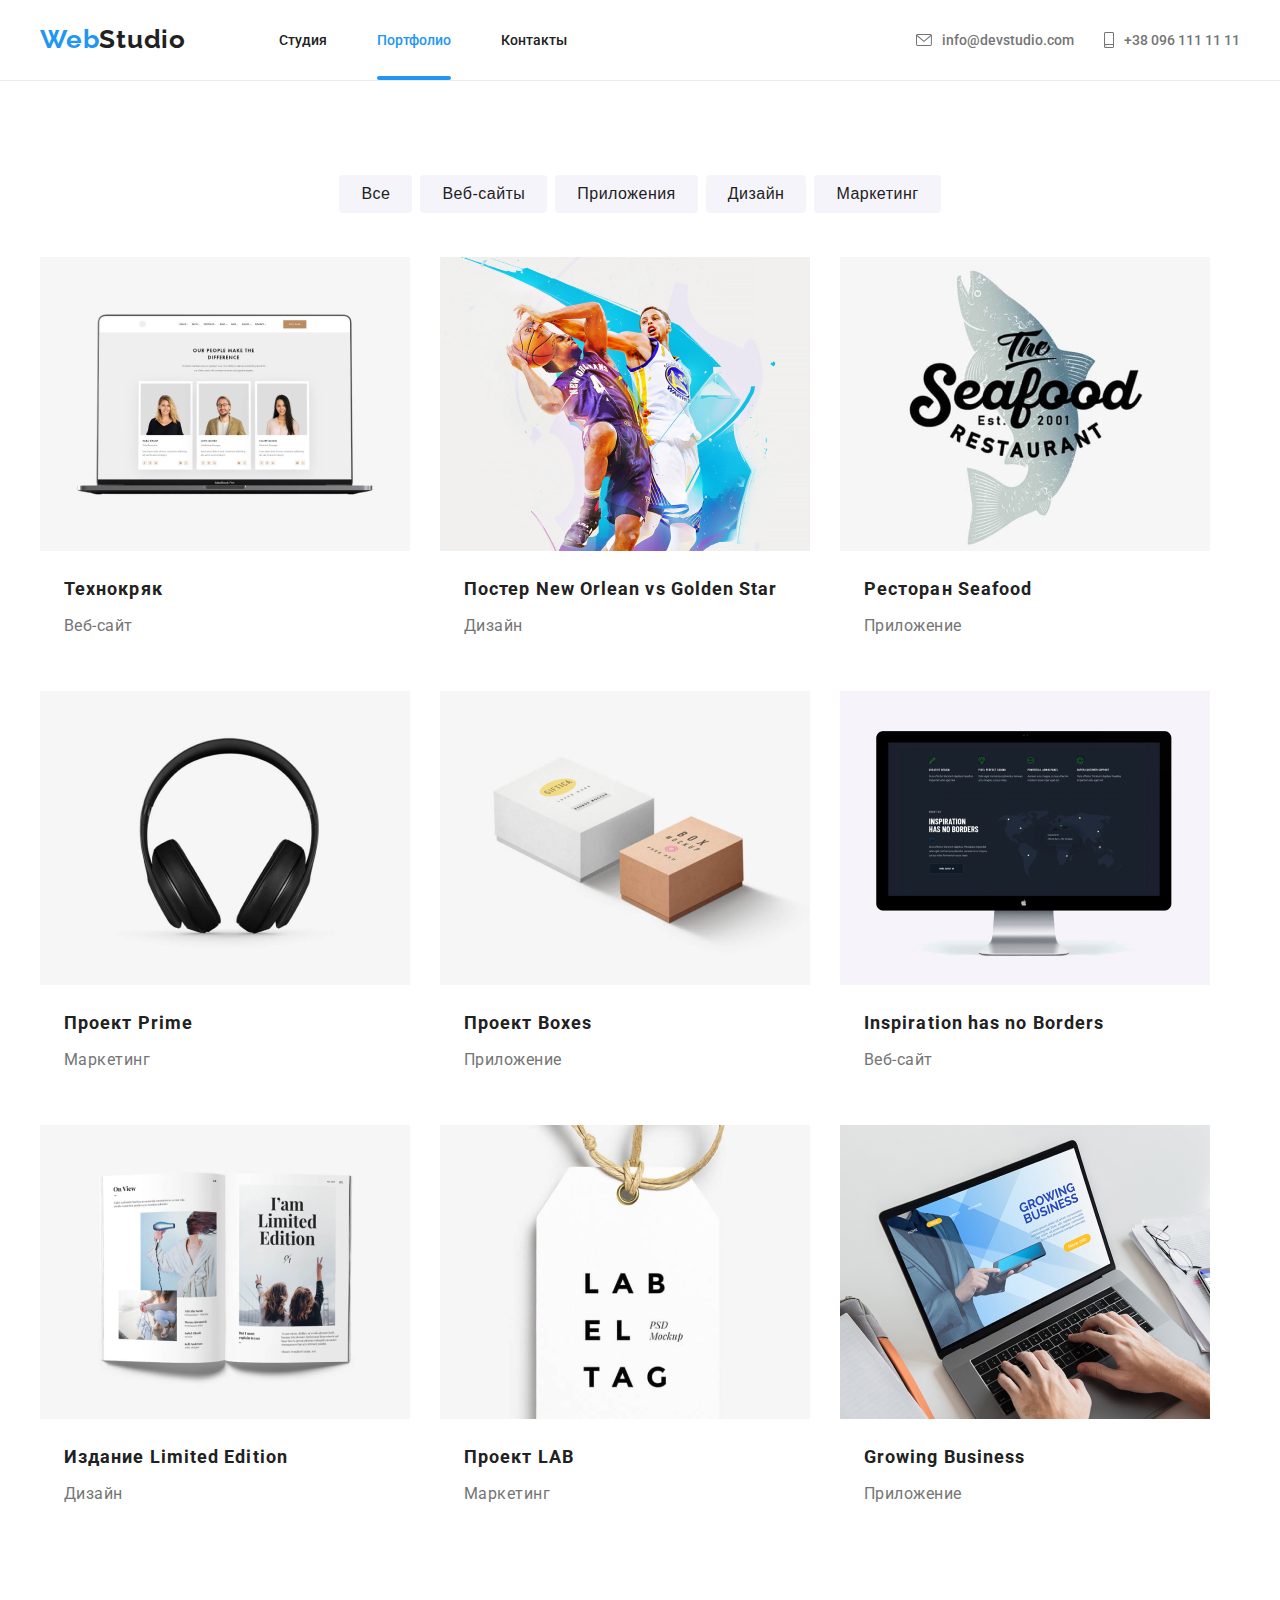
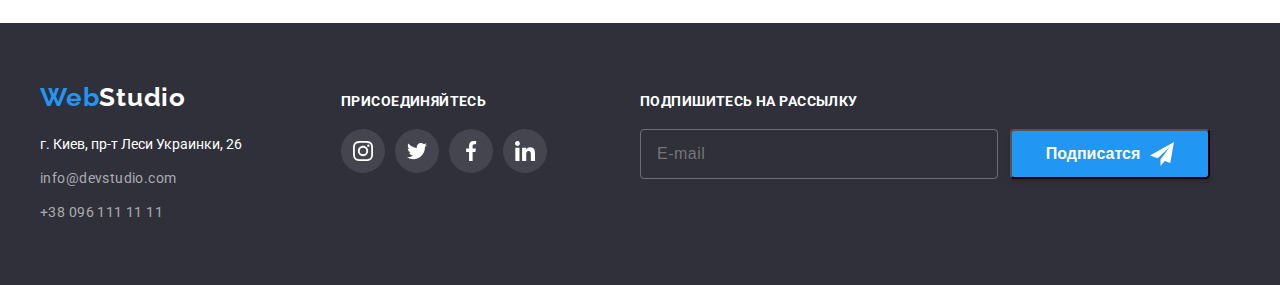
==== portfolio.html @ 2837d5e5 "modal-ready" ====
<!DOCTYPE html>
<html lang="en-ru">
<head>
    <meta charset="UTF-8">
    <meta name="viewport" content="width=device-width, initial-scale=1.0">
    <meta http-equiv="X-UA-Compatible" content="IE=Edge">
    <title>portfolio</title>
    <link rel="stylesheet" href="https://cdnjs.cloudflare.com/ajax/libs/modern-normalize/1.0.0/modern-normalize.min.css"
        integrity="sha512-ISS7cAi1PEhQ8jnbJpJZMd29NlhNj4AWYyLOSp2CE/CsHxTCu+r+t0D2yoJudVrd0/8fTVPUVDzY5Tvli75u/g=="
        crossorigin="anonymous" />
    <link rel="preconnect" href="https://fonts.gstatic.com">
    <link
        href="https://fonts.googleapis.com/css2?family=Raleway:wght@500;700&family=Roboto:wght@400;500;700;900&display=swap"
        rel="stylesheet">
    <link rel="stylesheet" href="./css/styles.css" />
</head>
<body>
    <header class="header">
        <div class="container">
            <!-- header nav menu -->
            <nav class="nav-list">
                <a class="logo-top link-effects" href="./index.html">
                    <span class="web">Web</span>Studio
                </a>
                <ul class="navigation">
                    <li class="nav-list">
                        <a class="nav-link link-effects" href="./index.html">Студия
                        </a>
                    </li>
                    <li class="nav-list">
                        <a class="nav-link nav-link-current link-effects" href="./portfolio.html">Портфолио
                        </a>
                    </li>
                    <li class="nav-list">
                        <a class="nav-link link-effects" href="#">Контакты
                        </a>
                    </li>
                </ul>
            </nav>
            <!--menu nav end-->
            <!-- header contacts -->
            <ul class="contacts">
                <li class="contact-list">
                    <a class="contact-link link-effects" href="mailto:info@devstudio.com">
                        <svg class="contact-list-icon" width="16" height="12">
                            <use href="./images/sprite.svg#mail"></use>
                        </svg>
                        info@devstudio.com
                    </a>
                </li>
                <li class="contact-list">
                    <a class="contact-link link-effects" href="tel:+380961111111">
                        <svg class="contact-list-icon" width="10" height="16">
                            <use href="./images/sprite.svg#smartphone"></use>
                        </svg>
                        +38 096 111 11 11
                    </a>
                </li>
            </ul>
        </div>
        <!-- header contacts end -->
    </header>
    <main>
        <!-- section portfolio-->
        <section class="section-portfolio">
            <div class="container">
                <h1 hidden>Портфолио</h1>
                <ul class="filters">
                    <li class="filter-item">
                        <button type="button" class="filter-btn">Все</button>
                    </li>
                    <li class="filter-item">
                        <button type="button" class="filter-btn">Веб-сайты</button>
                    </li>
                    <li class="filter-item">
                        <button type="button" class="filter-btn">Приложения</button>
                    </li>
                    <li class="filter-item">
                        <button type="button" class="filter-btn">Дизайн</button>
                    </li>
                    <li class="filter-item">
                        <button type="button" class="filter-btn">Маркетинг</button>
                    </li>
                </ul>
                <h2 hidden>Наши проэкты</h2>
                <ul class="projects">
                    <li class="project-list">
                        <a class="project-link link-effects" href="#">
                            <div class="project-overlay">
                                <img src="./imagesportfolio/technocriak.jpg" alt="Технокряк" width="370" height="294" />
                                <p class="project-overlay-text">Технокряк это современная площадка распространения
                                    коронавируса. Компании используют эту платформу для цифрового
                                    шпионажа и атак на защищённые сервера конкурентов.
                                </p>
                            </div>
                            <div class="project-text">
                                <h3 class="project-title">Технокряк</h3>
                                <p class="project-description">Веб-сайт</p>
                            </div>
                        </a>
                    </li>
                    <li class="project-list">
                        <a class="project-link link-effects" href="#">
                            <div class="project-overlay">
                                <img src="./imagesportfolio/neworlean.jpg" alt="Постер New Orlean vs Golden Star"
                                    width="370" height="294" />
                                <p class="project-overlay-text">Технокряк это современная площадка распространения
                                    коронавируса. Компании используют эту платформу для цифрового
                                    шпионажа и атак на защищённые сервера конкурентов.
                                </p>
                            </div>
                            <div class="project-text">
                                <h3 class="project-title">Постер New Orlean vs Golden Star</h3>
                                <p class="project-description">Дизайн</p>
                            </div>
                        </a>
                    </li>
                    <li class="project-list">
                        <a class="project-link link-effects" href="#">
                            <div class="project-overlay">
                                <img src="./imagesportfolio/restoraunt.jpg" alt="Ресторан Seafood" width="370"
                                    height="294" />
                                <p class="project-overlay-text">Технокряк это современная площадка распространения
                                    коронавируса. Компании используют эту платформу для цифрового
                                    шпионажа и атак на защищённые сервера конкурентов.
                                </p>
                            </div>
                            <div class="project-text">
                                <h3 class="project-title">Ресторан Seafood</h3>
                                <p class="project-description">Приложение</p>
                            </div>
                        </a>
                    </li>
                    <li class="project-list">
                        <a class="project-link link-effects" href="#">
                            <div class="project-overlay">
                                <img src="./imagesportfolio/projectprime.jpg" alt="Проект Prime" width="370"
                                    height="294" />
                                <p class="project-overlay-text">Технокряк это современная площадка распространения
                                    коронавируса. Компании используют эту платформу для цифрового
                                    шпионажа и атак на защищённые сервера конкурентов.
                                </p>
                            </div>
                            <div class="project-text">
                                <h3 class="project-title">Проект Prime</h3>
                                <p class="project-description">Маркетинг</p>
                            </div>
                        </a>
                    </li>
                    <li class="project-list">
                        <a class="project-link link-effects" href="#">
                            <div class="project-overlay">
                                <img src="./imagesportfolio/projectboxes.jpg" alt="Проект Boxes" width="370"
                                    height="294" />
                                <p class="project-overlay-text">Технокряк это современная площадка распространения
                                    коронавируса. Компании используют эту платформу для цифрового
                                    шпионажа и атак на защищённые сервера конкурентов.
                                </p>
                            </div>
                            <div class="project-text">
                                <h3 class="project-title">Проект Boxes</h3>
                                <p class="project-description">Приложение</p>
                            </div>
                        </a>
                    </li>
                    <li class="project-list">
                        <a class="project-link link-effects" href="#">
                            <div class="project-overlay">
                                <img src="./imagesportfolio/inspiration.jpg" alt="Inspiration has no Borders"
                                    width="370" height="294" />
                                <p class="project-overlay-text">Технокряк это современная площадка распространения
                                    коронавируса. Компании используют эту платформу для цифрового
                                    шпионажа и атак на защищённые сервера конкурентов.
                                </p>
                            </div>
                            <div class="project-text">
                                <h3 class="project-title">Inspiration has no Borders</h3>
                                <p class="project-description">Веб-сайт</p>
                            </div>
                        </a>
                    </li>
                    <li class="project-list">
                        <a class="project-link link-effects" href="#">
                            <div class="project-overlay">
                                <img src="./imagesportfolio/limitededition.jpg" alt="Издание Limited Edition"
                                    width="370" height="294" />
                                <p class="project-overlay-text">Технокряк это современная площадка распространения
                                    коронавируса. Компании используют эту платформу для цифрового
                                    шпионажа и атак на защищённые сервера конкурентов.
                                </p>
                            </div>
                            <div class="project-text">
                                <h3 class="project-title">Издание Limited Edition</h3>
                                <p class="project-description">Дизайн</p>
                            </div>
                        </a>
                    </li>
                    <li class="project-list">
                        <a class="project-link link-effects" href="#">
                            <div class="project-overlay">
                                <img src="./imagesportfolio/projectlab.jpg" alt="Проект LAB" width="370" height="294" />
                                <p class="project-overlay-text">Технокряк это современная площадка распространения
                                    коронавируса. Компании используют эту платформу для цифрового
                                    шпионажа и атак на защищённые сервера конкурентов.
                                </p>
                            </div>
                            <div class="project-text">
                                <h3 class="project-title">Проект LAB</h3>
                                <p class="project-description">Маркетинг</p>
                            </div>
                        </a>
                    </li>
                    <li class="project-list">
                        <a class="project-link link-effects" href="#">
                            <div class="project-overlay">
                                <img src="./imagesportfolio/growingbusiness.jpg" alt="Growing Business" width="370"
                                    height="294" />
                                <p class="project-overlay-text">Технокряк это современная площадка распространения
                                    коронавируса. Компании используют эту платформу для цифрового
                                    шпионажа и атак на защищённые сервера конкурентов.
                                </p>
                            </div>
                            <div class="project-text">
                                <h3 class="project-title">Growing Business</h3>
                                <p class="project-description">Приложение</p>
                            </div>
                        </a>
                    </li>
                </ul>
            </div>
        </section>
        <!-- section portfolio end -->
    </main>
    <!-- footer -->
    <footer class="footer">
        <div class="container display-flex">
            <div class="footer-address-container">
                <a class="logo-footer link-effects" href="./index.html">
                    <span class="web">Web</span>Studio</a>
                <address class="footer-address">
                    <ul>
                        <li class="city-address"> г. Киев, пр-т Леси Украинки, 26
                        </li>
                        <li class="footer-mail">
                            <a class="footer-mail-link link-effects"
                                href="mailto:info@devstudio.com">info@devstudio.com</a>
                        </li>
                        <li>
                            <a class="footer-tel-link link-effects" href="tel:+380961111111">+38 096 111 11 11</a>
                        </li>
                    </ul>
                </address>
            </div>
            <div class="footer-join-container">
                <h2 class="join-links-title">Присоединяйтесь</h2>
                <ul class="footer-social-links">
                    <li class="social">
                        <a class="footer-social-link" href="#">
                            <svg width="20" height="20px">
                                <use href="./images/sprite.svg#instagram"></use>
                            </svg>
                        </a>
                    </li>
                    <li class="social">
                        <a class="footer-social-link" href="#">
                            <svg width="20" height="20px">
                                <use href="./images/sprite.svg#twitter"></use>
                            </svg>
                        </a>
                    </li>
                    <li class="social">
                        <a class="footer-social-link" href="#">
                            <svg width="20" height="20px">
                                <use href="./images/sprite.svg#facebook"></use>
                            </svg>
                        </a>
                    </li>
                    <li class="social">
                        <a class="footer-social-link" href="#">
                            <svg width="20" height="20px">
                                <use href="./images/sprite.svg#linkedin"></use>
                            </svg>
                        </a>
                    </li>
                </ul>
            </div>
            <form class="footer-form">
                <h2 class="footer-form-title">Подпишитесь на рассылку</h2>
                <div class="display-flex">
                    <label class="footer-label">
                        <input class="footer-label-input" type="email" placeholder="E-mail" name='name' required minlength="5">
                    </label>
                    <button class="footer-form-btn">Подписатся
                        <svg class="footer-form-icon" width="24" height="24">
                            <use href="./images/sprite.svg#icon-send"></use>
                        </svg>
                    </button>
                </div>
            </form>
        </div>
    </footer>
    <!-- footer End -->
</body>

</html>
---- css/styles.css ----
:root {
  --title-text-color: #212121;
  --secondary-text-color: #757575;
  --common-lite-color: #ffffff;
  --accent-color: #2196f3;
  --common-background: #f5f4fa;
  --common-link: #afb1b8;
  --outline: 1px solid #eeeeee;
  --dark-background-color: #2f303a;
  --letter-spacing: 0.03em;
  --bold-font-weight: 700;
  --normal-font-weight: 500;
  --font-size: 14px;
  --line-height-normal: 1.142;
  --normal-font-size: 16px;
  --common-cubic-bezier: cubic-bezier(0.4, 0, 0.2, 1);
  --padding-standard: 0 15px;
}
* {
  margin: 0px;
  padding: 0px;
}
body {
  font-family: Roboto, sans-serif;
  font-style: normal;
  font-weight: normal;
  background: var(--common-lite-color);
}
ul {
  list-style: none;
}
img {
  display: block;
}
.link-effects {
  margin: 0px;
  padding: 0px;
  text-decoration: none;
  display: block;
}
.header {
  border-bottom: 1px solid rgba(236, 236, 236, 1);
}
.header .container {
  display: flex;
}
.container {
  width: 1200px;
  padding: var(--padding-standard);
  margin: 0 auto;
  align-items: center;
}
.display-flex {
  display: flex;
}
/* header nav menu */
.nav-list {
  display: flex;
  overflow: hidden;
}
.logo-top {
  padding-top: 24px;
  padding-bottom: 24px;
  font-family: Raleway, sans-serif;
  font-weight: var(--bold-font-weight);
  font-size: 26px;
  line-height: 1.192;
  letter-spacing: var(--letter-spacing);
  color: var(--title-text-color);
}
.web {
  color: var(--accent-color);
}
.navigation {
  margin-left: 93px;
  display: flex;
  font-weight: 500;
}
.nav-list:not(:first-child) {
  margin-left: 50px;
}
.nav-link {
  position: relative;
  padding: 32px 0px;
  font-weight: inherit;
  font-size: var(--font-size);
  line-height: var(--line-height-normal);
  color: var(--title-text-color);
  transition: color 250ms var(--common-cubic-bezier);
}
.nav-link-current {
  color: var(--accent-color);
}
.nav-link::after {
  position: absolute;
  margin-top: 24px;
  width: 100%;
  height: 4px;
  bottom: 0;
  content: "";
  display: block;
  border-radius: 4px;
  transform: scale(0);
  background-color: var(--accent-color);
  transition: transform 250ms cubic-bezier(0.4, 0, 0.2, 1);
}
.nav-link:hover::after,
.nav-link:focus::after {
  transform: scale(1);
}
.nav-link:hover,
.nav-link:focus {
  color: var(--accent-color);
}
.nav-link-current::before {
  position: absolute;
  margin-top: 24px;
  width: 100%;
  height: 4px;
  bottom: 0;
  content: "";
  display: block;
  border-radius: 4px;
  background-color: var(--accent-color);
}
/* header nav menu end */

/* header contacts */
.contacts {
  margin-left: auto;
  display: flex;
}
.contact-link {
  padding: 32px 0px;
  font-weight: var(--normal-font-weight);
  font-size: var(--font-size);
  line-height: var(--line-height-normal);
  display: flex;
  align-items: center;
  color: var(--secondary-text-color);
  fill: currentColor;
  transition: color 250ms var(--common-cubic-bezier);
}
.contact-list {
  display: flex;
  align-items: center;
  color: var(--secondary-text-color);
}
.contact-list-icon {
  margin-right: 10px;
}
.contact-link:hover,
.contact-link:focus {
  color: var(--accent-color);
  cursor: pointer;
}
.contact-list:not(:first-child) {
  margin-left: 30px;
}
/* header contacts */

/* section hero */
.section-hero {
  margin-left: auto;
  margin-right: auto;
  padding: 200px 0px;
  width: 1600px;
  box-sizing: border-box;
  display: block;
  text-align: center;
  background-color: #2f303a;
  background-image: linear-gradient(
      rgba(47, 48, 58, 0.4),
      rgba(47, 48, 58, 0.4)
    ),
    url(../images/hero/Img.jpg);
  background-repeat: no-repeat;
  background-position: center;
}
.main-description {
  margin-bottom: 30px;
  font-weight: 900;
  font-size: 44px;
  line-height: 1.363;
  text-align: center;
  letter-spacing: 0.06em;
  text-transform: uppercase;
  color: var(--common-lite-color);
}
.order-service {
  margin-left: auto;
  margin-right: auto;
  padding: 10px 32px;
  font-weight: var(--bold-font-weight);
  font-size: var(--normal-font-size);
  line-height: 1.875;
  display: inline-block;
  background: var(--accent-color);
  color: var(--common-lite-color);
  border-radius: 4px;
  cursor: pointer;
  border: none;
  transition: color 250ms var(--common-cubic-bezier),
    box-shadow 250ms var(--common-cubic-bezier);
}
.order-service:focus,
.order-service:hover {
  background: var(--accent-color);
  color: var(--common-lite-color);
  box-shadow: 0px 4px 4px rgba(61, 11, 11, 0.15);
}
/* section hero end */

/* section features */
.section-features {
  padding: 94px 0;
}
.features-icon {
  margin-bottom: 30px;
  display: flex;
  justify-content: center;
  align-items: center;
  background-color: var(--common-background);
  border-radius: 4px;
}
.features-title {
  text-align: center;
  visibility: hidden;
}
.features {
  display: flex;
  flex-direction: row;
  font-size: var(--font-size);
  line-height: 1.714;
  color: var(--common-lite-color);
}
.details:last-child {
  margin-right: 0;
}
.details {
  margin-right: 30px;
  width: 270px;
  letter-spacing: var(--letter-spacing);
  color: var(--secondary-text-color);
}
.details-items {
  max-width: 270px;
  font-style: normal;
  font-weight: var(--bold-font-weight);
  font-size: var(--font-size);
  line-height: var(--line-height-normal);
  letter-spacing: var(--letter-spacing);
  text-transform: uppercase;
  color: var(--title-text-color);
}
.details-items::before {
  margin-bottom: 30px;
  height: 120px;
  display: block;
  content: "";
  background-repeat: no-repeat;
  background-position: center;
  background-color: var(--common-background);
  border-radius: 4px;
}
.icon-antenna::before {
  background-image: url(../images/features/antenna.png);
}
.icon-clock::before {
  background-image: url(../images/features/clock.png);
}
.icon-diagram::before {
  background-image: url(../images/features/diagram.png);
}
.icon-astronaut::before {
  background-image: url(../images/features/astronaut.png);
}
.details-description {
  margin-top: 10px;
  width: 270px;
}
/* section features end */

/* section what we do */
.section-what-we-do {
  padding-bottom: 94px;
}
.what-we-do-container {
  margin-left: auto;
  margin-right: auto;
  padding: var(--padding-standard);
  width: 1200px;
}
.what-we-do-title {
  margin-bottom: 50px;
  font-weight: var(--bold-font-weight);
  font-size: 36px;
  line-height: 1.166;
  letter-spacing: var(--letter-spacing);
  text-align: center;
  color: var(--title-text-color);
}
.what-we-do {
  display: flex;
  text-align: center;
}
.what-we-do-items {
  margin-right: 30px;
}
.what-we-do-img {
  position: relative;
}
.what-we-do-discr {
  position: absolute;
  bottom: 0;
  width: 100%;
  height: 70px;
  content: "";
  font-size: var(--font-size);
  line-height: var(--line-height-normal);
  text-align: center;
  letter-spacing: var(--letter-spacing);
  text-transform: uppercase;
  display: flex;
  align-items: center;
  justify-content: center;
  color: var(--common-background);
  background: rgba(47, 48, 58, 0.8);
}
/* section what we do end */

/* section team */
.team-section {
  padding: 94px 0;
  margin-right: auto;
  margin-left: auto;
  box-sizing: content-box;
  background-color: var(--common-background);
}
.team-title {
  margin-bottom: 50px;
  font-weight: var(--bold-font-weight);
  font-size: 36px;
  letter-spacing: var(--letter-spacing);
  text-align: center;
  color: var(--title-text-color);
}
.team {
  display: flex;
  flex-wrap: nowrap;
  font-size: var(--normal-font-size);
  line-height: 1.25;
  text-align: center;
}
.team-members {
  border-radius: 0px 0px 4px 4px;
  box-shadow: 0px 1px 3px rgba(0, 0, 0, 0.12), 0px 1px 1px rgba(0, 0, 0, 0.14),
    0px 2px 1px rgba(0, 0, 0, 0.2);
  color: var(--title-text-color);
}
.team-members:not(:last-child) {
  margin-right: 30px;
}
.team-member-data {
  padding: 30px 32px;
  flex-basis: calc(100% / 3 - 20px);
  letter-spacing: var(--letter-spacing);
  border-radius: 0px 0px 4px 4px;
  box-shadow: 0px 1px 3px rgba(0, 0, 0, 0.12), 0px 1px 1px rgba(0, 0, 0, 0.14),
    0px 2px 1px rgba(0, 0, 0, 0.2);
  background-color: var(--common-lite-color);
}
.team-member {
  font-weight: var(--normal-font-weight);
  font-size: var(--normal-font-size);
  line-height: 1.25;
}
.team-member-position {
  margin-top: 10px;
  text-align: center;
  color: var(--secondary-text-color);
}
/* social links for team members */
.social-links {
  margin-top: 10px;
  display: flex;
  justify-content: center;
}
.social {
  width: 44px;
  height: 44px;
}
.social:not(:first-child) {
  margin-left: 10px;
}
.social-link {
  width: 100%;
  height: 100%;
  display: flex;
  justify-content: center;
  align-items: center;
  border-radius: 50%;
  fill: var(--common-link);
  transition: background-color 250ms var(--common-cubic-bezier),
    fill 250ms var(--common-cubic-bezier);
}
.social-link:hover,
.social-link:focus {
  fill: var(--common-lite-color);
  background-color: var(--accent-color);
}
/* social links for team members end */
/* section team end */

/* section clients  */
.clients-section {
  padding: 94px 0;
}
.clients-title {
  margin-bottom: 50px;
  font-size: 36px;
  line-height: 1.166;
  text-align: center;
  letter-spacing: var(--letter-spacing);
  color: var(--title-text-color);
}
.clients-list {
  display: flex;
}
.client-list-item {
  width: 170px;
  height: 90px;
}
.client-list-item:not(:last-child) {
  margin-right: 30px;
}
.clients-link {
  width: 100%;
  height: 100%;
  display: flex;
  justify-content: center;
  align-items: center;
  text-align: center;
  fill: var(--common-link);
  border: 1px solid var(--common-link);
  border-radius: 4px;
  transition: fill 250ms var(--common-cubic-bezier),
    border 250ms var(--common-cubic-bezier);
}
.clients-link:hover,
.clients-link:focus {
  border: 1px solid var(--accent-color);
  fill: var(--accent-color);
}
.clients-item {
  display: block;
  align-content: center;
}
/* section clients end */

/* footer */
.footer {
  padding: 60px 0px;
  display: flex;
  background: var(--dark-background-color);
}
.footer-address-container {
  margin-right: 70px;
}
.logo-footer {
  margin-bottom: 20px;
  font-family: Raleway, sans-serif;
  font-weight: var(--bold-font-weight);
  font-size: 26px;
  line-height: 1.153;
  letter-spacing: var(--letter-spacing);
  color: var(--common-lite-color);
}

.footer-address {
  width: 231px;
  line-height: 1.714;
  font-size: var(--font-size);
  font-style: inherit;
  color: var(--common-lite-color);
}
.footer-mail,
.city-address {
  margin-bottom: 10px;
  transition: color 250ms var(--common-cubic-bezier);
}
.footer-tel-link,
.footer-mail-link {
  font-size: inherit;
  line-height: inherit;
  letter-spacing: var(--letter-spacing);
  color: rgba(255, 255, 255, 0.6);
  transition: color 250ms var(--common-cubic-bezier);
}
.footer-tel-link:hover,
.footer-tel-link:focus,
.footer-mail-link:hover,
.footer-mail-link:focus {
  color: var(--accent-color);
}
.footer .container {
  align-items: baseline;
}
.join-links-title {
  margin-bottom: 20px;
  font-weight: var(--bold-font-weight);
  font-size: var(--font-size);
  line-height: var(--line-height-normal);
  letter-spacing: var(--letter-spacing);
  text-transform: uppercase;
  color: var(--common-lite-color);
}
.footer-social-links {
  margin: 0;
  padding: 0;
  display: flex;
}
.footer-social-link {
  width: 100%;
  height: 100%;
  display: flex;
  justify-content: center;
  align-items: center;
  border-radius: 50%;
  background-color: rgba(255, 255, 255, 0.1);
  fill: var(--common-lite-color);
  transition: background-color 250ms var(--common-cubic-bezier);
}
.footer-social-link:hover {
  background-color: var(--accent-color);
  outline: none;
}
.footer-social-link:focus {
  background-color: var(--accent-color);
}
.footer-form {
  margin-left: 93px;
}
.footer-form-title {
  margin-bottom: 20px;
  font-weight: bold;
  font-size: 14px;
  line-height: 1.142;
  letter-spacing: 0.03em;
  text-transform: uppercase;
  color: var(--common-lite-color);
}
.footer-form-btn {
  margin-left: 12px;
  width: 200px;
  height: 50px;
  display: flex;
  justify-content: center;
  align-items: center;
  font-weight: bold;
  font-size: 16px;
  line-height: 1.875;
  box-shadow: 0px 4px 4px rgba(0, 0, 0, 0.15);
  border-radius: 4px;
  background-color: var(--accent-color);
  color: var(--common-lite-color);
  pointer-events: auto;
  cursor: pointer;
}
.footer-form-icon {
  margin-left: 10px;
}
.footer-label-input {
  padding: 14px 16px;
  width: 358px;
  font-size: 16px;
  line-height: 1.25;
  letter-spacing: var(--letter-spacing);
  color: rgba(255, 255, 255, 0.6);
  background-color: inherit;
  border: 1px solid rgba(255, 255, 255, 0.3);
  box-sizing: border-box;
  border-radius: 4px;
}
.footer-label-input:focus + .footer-label-input {
  color: var(--common-lite-color);
}
/* footer end */

/* ---Portfolio--- */

/* section portfolio */
.section-portfolio {
  padding: 94px 0px;
}
.filters {
  margin-bottom: 44px;
  display: flex;
  justify-content: center;
}
.filter-btn {
  padding: 6px 22px;
  font-weight: var(--normal-font-weight);
  font-size: var(--normal-font-size);
  line-height: 1.625;
  text-align: center;
  letter-spacing: var(--letter-spacing);
  border-radius: 4px;
  color: var(--title-text-color);
  background: var(--common-background);
  border: none;
  cursor: pointer;
  transition: background 250ms var(--common-cubic-bezier),
    box-shadow 250ms var(--common-cubic-bezier),
    color 250ms var(--common-cubic-bezier);
}
.filter-item:not(:last-child) {
  margin-right: 8px;
}
.filter-btn:hover,
.filter-btn:focus,
.filter-btn:active {
  border: none;
  background: var(--accent-color);
  color: var(--common-lite-color);
  box-shadow: 0px 3px 1px rgba(0, 0, 0, 0.1), 0px 1px 2px rgba(0, 0, 0, 0.08),
    0px 2px 2px rgba(0, 0, 0, 0.12);
  outline: var(--outline);
}
.projects {
  display: flex;
  flex-wrap: wrap;
  text-align: center;
}
.project-list {
  margin-bottom: 30px;
  margin-left: 30px;
  box-sizing: border-box;
  text-align: left;
  background: var(--common-lite-color);
  /* border: 0.01px solid #eeeeee; */
}
.project-list:nth-child(3n + 1) {
  margin-left: 0px;
}
.project-list:nth-child(n + 7) {
  margin-bottom: 0px;
}
.project-link {
  width: 100%;
  height: 100%;
  text-decoration: none;
  display: block;
  transition: box-shadow 250ms var(--common-cubic-bezier);
}
.project-link:hover,
.project-link:focus {
  box-shadow: 0px 1px 1px rgba(0, 0, 0, 0.12), 0px 4px 4px rgba(0, 0, 0, 0.06),
    1px 4px 6px rgba(0, 0, 0, 0.16);
}
.project-overlay {
  display: flex;
  overflow: hidden;
  position: relative;
}
.project-overlay-text {
  position: absolute;
  padding: 63px 24px;
  width: 100%;
  height: 100%;
  top: 100%;
  left: 0;
  font-size: 18px;
  line-height: 1.555;
  letter-spacing: var(--letter-spacing);
  color: var(--common-lite-color);
  transition: transform 250ms var(--common-cubic-bezier),
    background-color 250ms var(--common-cubic-bezier);
}
.project-link:hover .project-overlay-text,
.project-link:focus .project-overlay-text {
  background-color: rgba(33, 150, 243, 0.9);
  transform: translateY(-100%);
}
.project-text {
  padding: 20px 24px;
}
.project-title {
  margin-bottom: 4px;
  width: 322px;
  font-weight: var(--bold-font-weight);
  font-size: 18px;
  line-height: 2;
  letter-spacing: 0.06em;
  color: var(--title-text-color);
}
.project-description {
  width: 322px;
  font-size: var(--normal-font-size);
  line-height: 1.875;
  letter-spacing: var(--letter-spacing);
  color: var(--secondary-text-color);
}
/* section portfolio end*/

/* modal window */
.backdrop {
  position: fixed;
  top: 0;
  left: 0;
  width: 100%;
  height: 100%;
  background: rgba(0, 0, 0, 0.2);
  pointer-events: none;
  opacity: 1;
  transition: opacity 250ms var(--common-cubic-bezier);
}
.backdrop.is-hidden {
  opacity: 0;
  visibility: hidden;
  pointer-events: none;
}
.backdrop.is-hidden .modal {
  transform: translate(-50%, -50%) scale(0.9);
}
.modal {
  position: absolute;
  padding: 40px;
  display: flex;
  width: 528px;
  height: 581px;
  left: 50%;
  top: 50%;
  background: var(--common-lite-color);
  box-shadow: 0px 1px 3px rgba(0, 0, 0, 0.12), 0px 1px 1px rgba(0, 0, 0, 0.14),
    0px 2px 1px rgba(0, 0, 0, 0.2);
  border-radius: 4px;
  transform: translate(-50%, -50%) scale(1);
  transition: transform 250ms var(--common-cubic-bezier);
  pointer-events: none;
}
.modal-close-btn {
  position: absolute;
  display: flex;
  padding: 8px;
  justify-content: center;
  text-align: center;
  top: 8px;
  right: 8px;
  background: var(--common-lite-color);
  border-radius: 50%;
  border: 1px solid rgba(0, 0, 0, 0.1);
  cursor: pointer;
  pointer-events: auto;
}
.modal-close-icon {
  transform: fill 2500ms var(--common-cubic-bezier);
}
.modal-close-btn:hover,
.modal-close-btn:focus {
  fill: var(--accent-color);
}
.modal-form.is-hidden {
  opacity: 0;
  visibility: hidden;
  pointer-events: none;
}
.modal-form {
  pointer-events: auto;
  display: flex;
  flex-direction: column;
}
.form-title {
  margin-bottom: 12px;
  font-weight: var(--bold-font-weight);
  font-size: 20px;
  line-height: 1.15;
  text-align: center;
  letter-spacing: var(--letter-spacing);
  color: var(--title-text-color);
}
.contact-label {
  margin-bottom: 10px;
  display: block;
  font-size: 12px;
  line-height: 1.166;
  letter-spacing: 0.01em;
  color: var(--secondary-text-color);
  cursor: pointer;
}
.contact-label-wrapper {
  position: relative;
  margin-top: 4px;
}
.contact-label-form {
  padding-left: 42px;
  width: 100%;
  height: 40px;
  border-radius: 4px;
  border: 1px solid rgba(33, 33, 33, 0.2);
  box-sizing: border-box;
  transition: border 250ms var(--common-cubic-bezier);
}
.contact-label-icon {
  position: absolute;
  top: 50%;
  left: 14px;
  width: 13px;
  height: 13px;
  transform: translateY(-50%);
  transition: fill 250ms var(--common-cubic-bezier);
}
.contact-label-form:focus,
.contact-label-form:focus + .contact-label-icon,
.comment:focus {
  fill: var(--accent-color);
  border-color: var(--accent-color);
  outline: none;
}
.comment {
  margin-top: 4px;
  width: 100%;
  padding: 15px;
  display: block;
  font-size: 12px;
  line-height: 1.166;
  letter-spacing: 0.01em;
  color: rgba(117, 117, 117, 0.5);
  resize: none;
  border: 1px solid rgba(33, 33, 33, 0.2);
  border-radius: 4px;
  transition: border 250ms var(--common-cubic-bezier);
}
.agreement {
  margin-top: 20px;
  width: 100%;
  font-size: 14px;
  line-height: 1.714;
  letter-spacing: var(--letter-spacing);
  color: var(--secondary-text-color);
}
.agreement-link {
  display: inline-block;
  color: var(--accent-color);
}
.comment-input {
  display: inline-block;
}
.submit-btn {
  margin-top: 30px;
  margin-left: auto;
  margin-right: auto;
  width: 200px;
  height: 50px;
  font-weight: var(--bold-font-weight);
  font-size: 16px;
  line-height: 1.875;
  letter-spacing: 0.06em;
  box-shadow: 0px 4px 4px rgba(0, 0, 0, 0.15);
  border-radius: 4px;
  color: var(--common-lite-color);
  background-color: var(--accent-color);
  cursor: pointer;
}
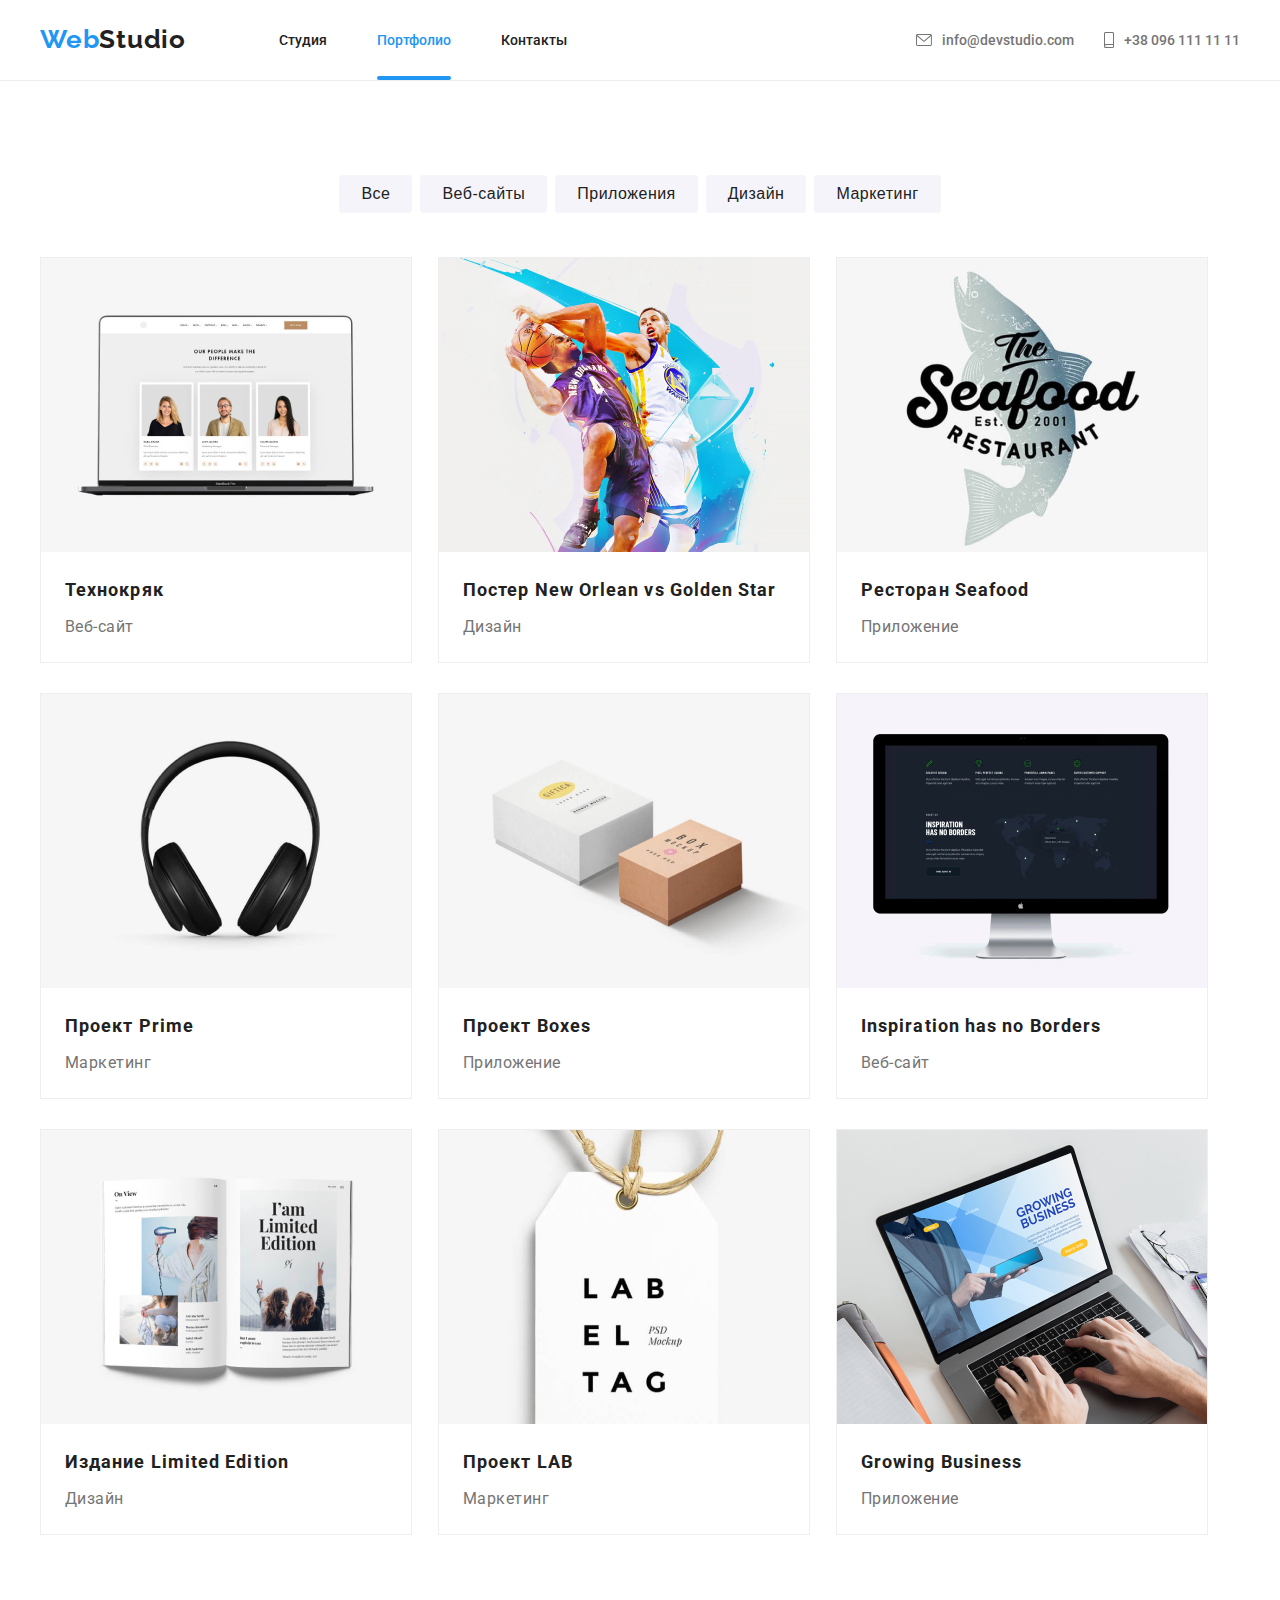
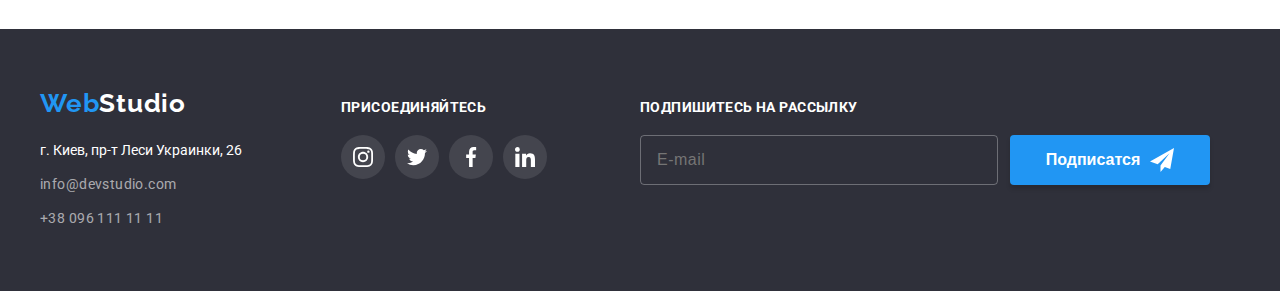
==== commit f48c3124: "submit2" ====
--- a/portfolio.html
+++ b/portfolio.html
@@ -1,5 +1,6 @@
 <!DOCTYPE html>
 <html lang="en-ru">
+
 <head>
     <meta charset="UTF-8">
     <meta name="viewport" content="width=device-width, initial-scale=1.0">
@@ -14,6 +15,7 @@
         rel="stylesheet">
     <link rel="stylesheet" href="./css/styles.css" />
 </head>
+
 <body>
     <header class="header">
         <div class="container">
@@ -64,7 +66,7 @@
         <!-- section portfolio-->
         <section class="section-portfolio">
             <div class="container">
-                <h1 hidden>Портфолио</h1>
+                <h1 class="visually-hidden">Портфолио</h1>
                 <ul class="filters">
                     <li class="filter-item">
                         <button type="button" class="filter-btn">Все</button>
@@ -82,7 +84,7 @@
                         <button type="button" class="filter-btn">Маркетинг</button>
                     </li>
                 </ul>
-                <h2 hidden>Наши проэкты</h2>
+                <h2 class="visually-hidden">Наши проэкты</h2>
                 <ul class="projects">
                     <li class="project-list">
                         <a class="project-link link-effects" href="#">
@@ -288,7 +290,8 @@
                 <h2 class="footer-form-title">Подпишитесь на рассылку</h2>
                 <div class="display-flex">
                     <label class="footer-label">
-                        <input class="footer-label-input" type="email" placeholder="E-mail" name='name' required minlength="5">
+                        <input class="footer-label-input" type="email" placeholder="E-mail" name='name' required
+                            minlength="5">
                     </label>
                     <button class="footer-form-btn">Подписатся
                         <svg class="footer-form-icon" width="24" height="24">
--- a/css/styles.css
+++ b/css/styles.css
@@ -32,6 +32,16 @@
 img {
   display: block;
 }
+.visually-hidden {
+  position: absolute !important;
+  clip: rect(1px 1px 1px 1px); /* IE6, IE7 */
+  clip: rect(1px, 1px, 1px, 1px);
+  padding: 0 !important;
+  border: 0 !important;
+  height: 1px !important;
+  width: 1px !important;
+  overflow: hidden;
+}
 .link-effects {
   margin: 0px;
   padding: 0px;
@@ -225,7 +235,6 @@
 }
 .features-title {
   text-align: center;
-  visibility: hidden;
 }
 .features {
   display: flex;
@@ -541,6 +550,9 @@
 .footer-form {
   margin-left: 93px;
 }
+.footer-form:hover {
+  cursor: pointer;
+}
 .footer-form-title {
   margin-bottom: 20px;
   font-weight: bold;
@@ -562,6 +574,7 @@
   line-height: 1.875;
   box-shadow: 0px 4px 4px rgba(0, 0, 0, 0.15);
   border-radius: 4px;
+  border: none;
   background-color: var(--accent-color);
   color: var(--common-lite-color);
   pointer-events: auto;
@@ -581,9 +594,6 @@
   border: 1px solid rgba(255, 255, 255, 0.3);
   box-sizing: border-box;
   border-radius: 4px;
-}
-.footer-label-input:focus + .footer-label-input {
-  color: var(--common-lite-color);
 }
 /* footer end */
 
@@ -634,11 +644,11 @@
 }
 .project-list {
   margin-bottom: 30px;
-  margin-left: 30px;
+  margin-left: 26px;
   box-sizing: border-box;
   text-align: left;
   background: var(--common-lite-color);
-  /* border: 0.01px solid #eeeeee; */
+  border: 1px solid #eeeeee;
 }
 .project-list:nth-child(3n + 1) {
   margin-left: 0px;
@@ -738,6 +748,7 @@
   transform: translate(-50%, -50%) scale(1);
   transition: transform 250ms var(--common-cubic-bezier);
   pointer-events: none;
+  cursor: pointer;
 }
 .modal-close-btn {
   position: absolute;
@@ -754,7 +765,7 @@
   pointer-events: auto;
 }
 .modal-close-icon {
-  transform: fill 2500ms var(--common-cubic-bezier);
+  transform: fill 250ms var(--common-cubic-bezier);
 }
 .modal-close-btn:hover,
 .modal-close-btn:focus {
@@ -769,6 +780,8 @@
   pointer-events: auto;
   display: flex;
   flex-direction: column;
+  padding: 0;
+  margin: 0;
 }
 .form-title {
   margin-bottom: 12px;
@@ -780,6 +793,7 @@
   color: var(--title-text-color);
 }
 .contact-label {
+  position: relative;
   margin-bottom: 10px;
   display: block;
   font-size: 12px;
@@ -788,15 +802,12 @@
   color: var(--secondary-text-color);
   cursor: pointer;
 }
-.contact-label-wrapper {
-  position: relative;
-  margin-top: 4px;
-}
 .contact-label-form {
   padding-left: 42px;
   width: 100%;
   height: 40px;
   border-radius: 4px;
+  color: var(--title-text-color);
   border: 1px solid rgba(33, 33, 33, 0.2);
   box-sizing: border-box;
   transition: border 250ms var(--common-cubic-bezier);
@@ -807,8 +818,8 @@
   left: 14px;
   width: 13px;
   height: 13px;
-  transform: translateY(-50%);
-  transition: fill 250ms var(--common-cubic-bezier);
+  transition: fill 250ms var(--common-cubic-bezier),
+    border-color 250ms var(--common-cubic-bezier);
 }
 .contact-label-form:focus,
 .contact-label-form:focus + .contact-label-icon,
@@ -820,31 +831,56 @@
 .comment {
   margin-top: 4px;
   width: 100%;
-  padding: 15px;
+  height: 120px;
+  padding: 12px 16px;
   display: block;
   font-size: 12px;
   line-height: 1.166;
   letter-spacing: 0.01em;
-  color: rgba(117, 117, 117, 0.5);
+  color: var(--title-text-color);
   resize: none;
   border: 1px solid rgba(33, 33, 33, 0.2);
   border-radius: 4px;
   transition: border 250ms var(--common-cubic-bezier);
 }
-.agreement {
+.comment::placeholder {
+  color: rgba(117, 117, 117, 0.5);
+}
+.form-agreement {
   margin-top: 20px;
   width: 100%;
   font-size: 14px;
   line-height: 1.714;
   letter-spacing: var(--letter-spacing);
+  display: flex;
+  justify-content: center;
+  text-align: center;
+  align-items: center;
   color: var(--secondary-text-color);
 }
-.agreement-link {
+.form-agreement::before {
+  margin-right: 7px;
+  width: 16px;
+  height: 15px;
+  content: "";
+  border-radius: 2px;
+  border: 2px solid var(--title-text-color);
+  transition: background-image 250ms var(--common-cubic-bezier),
+    background-color 250ms var(--common-cubic-bezier),
+    border 250ms var(--common-cubic-bezier);
+}
+.form-agreement-check:checked + .form-agreement::before {
+  border: 2px solid var(--accent-color);
+  background-color: var(--accent-color);
+  background-image: url(../images/icon-check.svg);
+}
+.form-agreement-check:focus + .form-agreement::before {
+  border: 2px solid var(--accent-color);
+}
+.form-agreement-link {
+  margin-left: 7px;
   display: inline-block;
   color: var(--accent-color);
-}
-.comment-input {
-  display: inline-block;
 }
 .submit-btn {
   margin-top: 30px;
@@ -856,6 +892,7 @@
   font-size: 16px;
   line-height: 1.875;
   letter-spacing: 0.06em;
+  border: none;
   box-shadow: 0px 4px 4px rgba(0, 0, 0, 0.15);
   border-radius: 4px;
   color: var(--common-lite-color);
